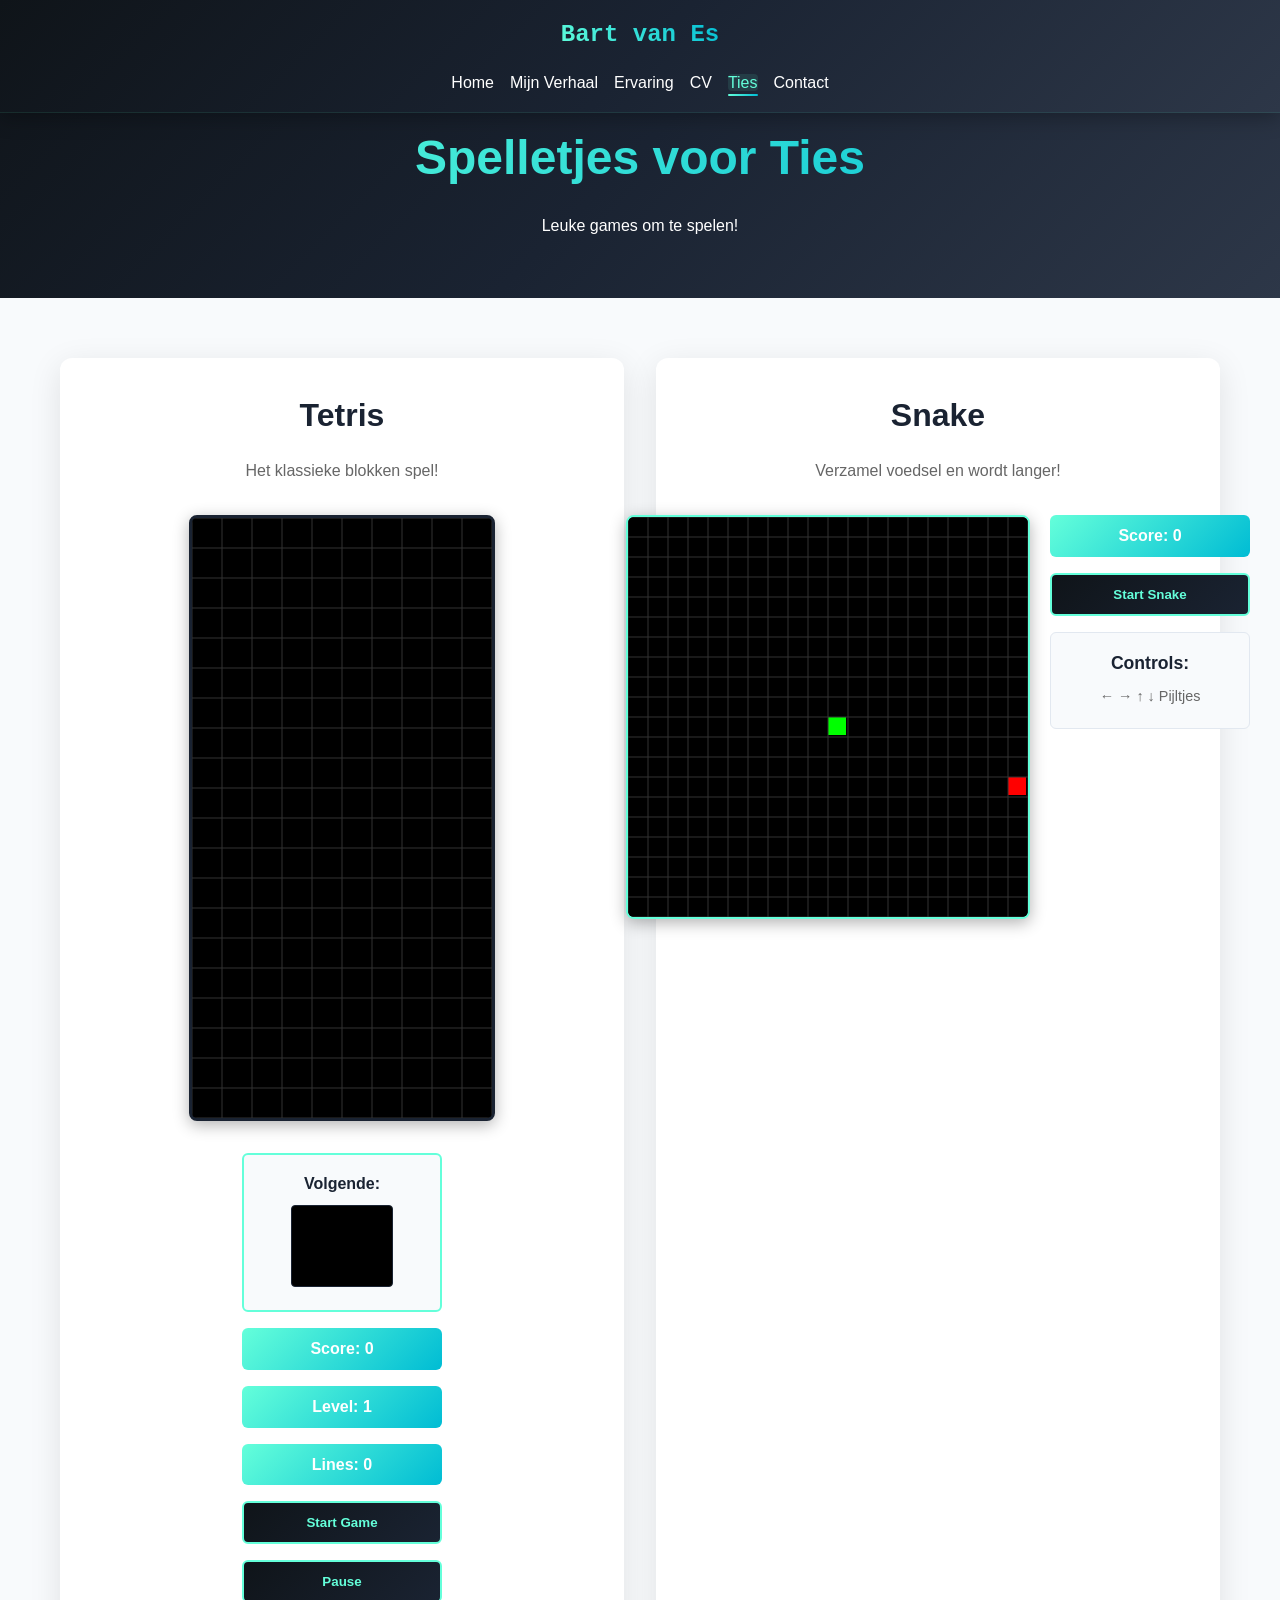
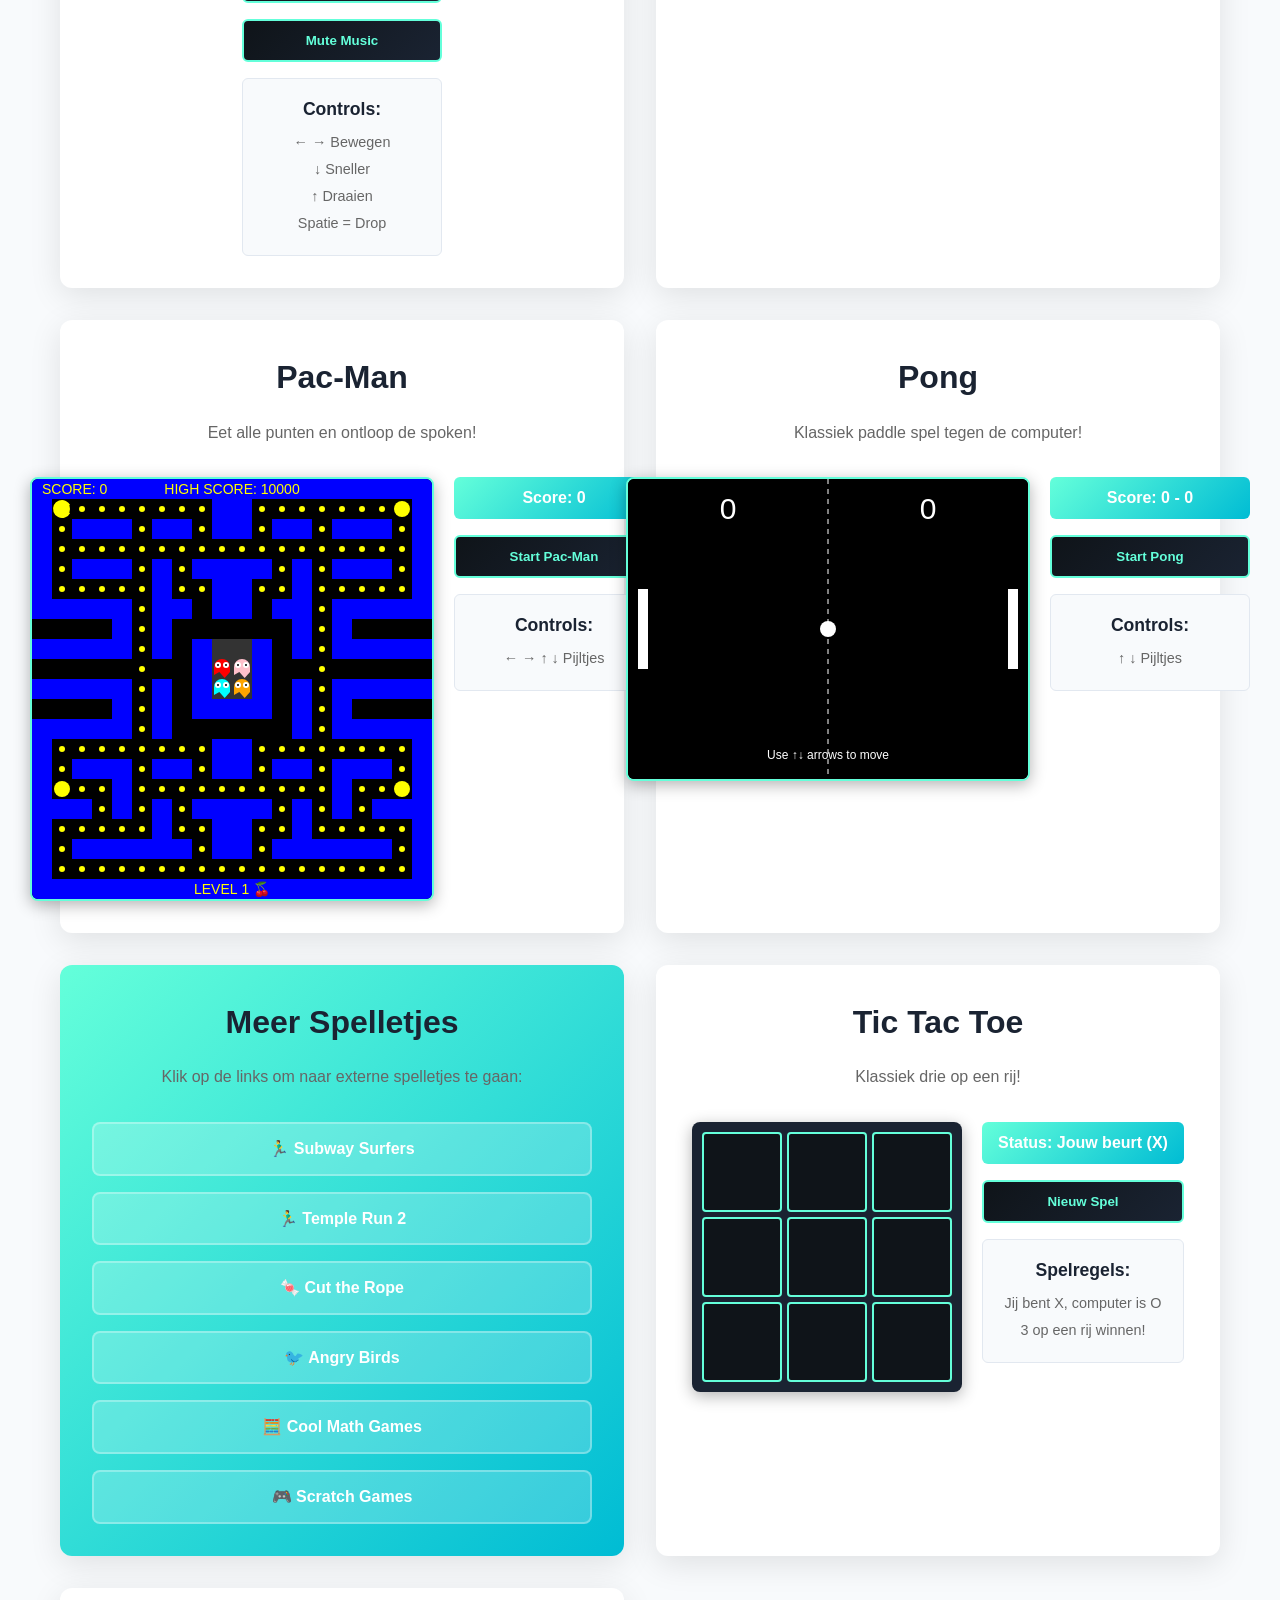
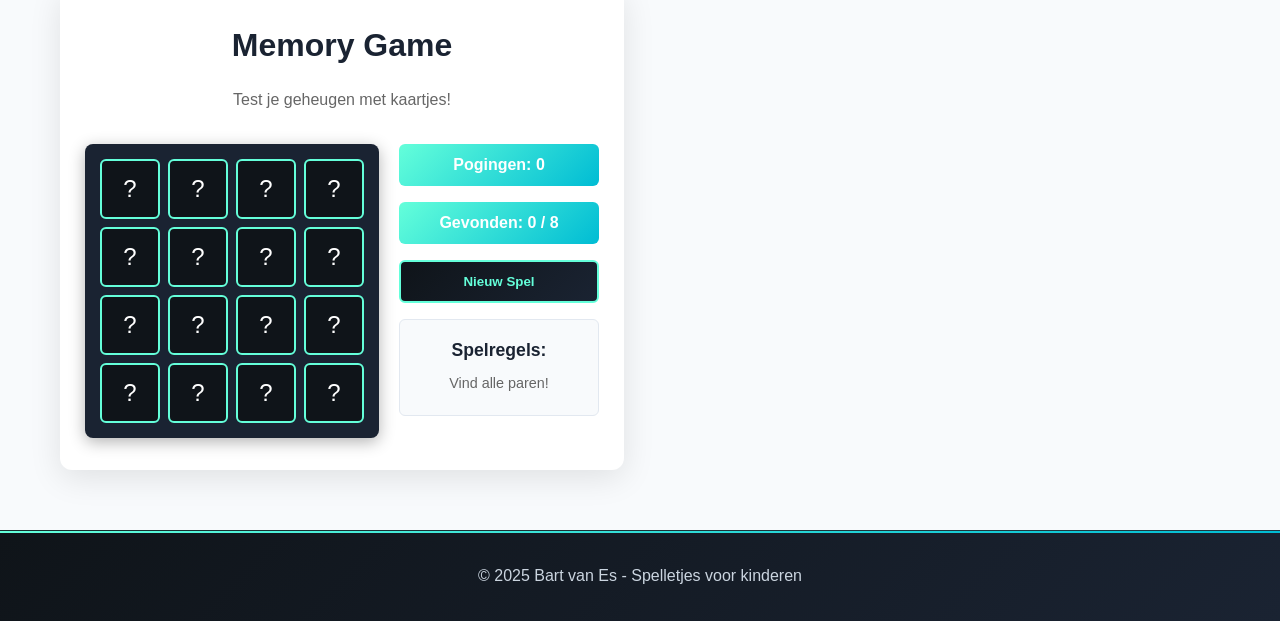
==== games.html @ b6203eb4 "Complete website transformation with authentic retro games collection - Added comprehensive games pa" ====
<!DOCTYPE html>
<html lang="nl">
<head>
    <meta charset="UTF-8">
    <meta name="viewport" content="width=device-width, initial-scale=1.0">
    <title>Games voor Kinderen - Bart van Es</title>
    <meta name="description" content="Leuke spelletjes voor kinderen - Tetris en meer games">
    <link rel="stylesheet" href="styles.css">
    <link rel="stylesheet" href="games.css">
</head>
<body>
    <header>
        <nav>
            <div class="nav-container">
                <h1 class="logo"><a href="index.html">Bart van Es</a></h1>
                <ul class="nav-menu">
                    <li><a href="index.html#home">Home</a></li>
                    <li><a href="index.html#about">Mijn Verhaal</a></li>
                    <li><a href="index.html#experience">Ervaring</a></li>
                    <li><a href="index.html#resume">CV</a></li>
                    <li><a href="games.html" class="active">Ties</a></li>
                    <li><a href="index.html#contact">Contact</a></li>
                </ul>
            </div>
        </nav>
    </header>

    <main>
        <section class="games-hero">
            <div class="container">
                <h1>Spelletjes voor Ties</h1>
                <p>Leuke games om te spelen!</p>
            </div>
        </section>

        <section class="games-section">
            <div class="container">
                <div class="games-grid">
                    <!-- Tetris Game -->
                    <div class="game-card">
                        <h2>Tetris</h2>
                        <p>Het klassieke blokken spel!</p>
                        <div class="tetris-container">
                            <canvas id="tetris" width="300" height="600"></canvas>
                            <div class="game-info">
                                <div class="next-piece-container">
                                    <h3>Volgende:</h3>
                                    <canvas id="nextPiece" width="100" height="80"></canvas>
                                </div>
                                <div class="score">Score: <span id="score">0</span></div>
                                <div class="level">Level: <span id="level">1</span></div>
                                <div class="lines">Lines: <span id="lines">0</span></div>
                                <button id="startBtn" class="game-btn">Start Game</button>
                                <button id="pauseBtn" class="game-btn">Pause</button>
                                <button id="muteBtn" class="game-btn">Mute Music</button>
                                <div class="controls">
                                    <h3>Controls:</h3>
                                    <p>← → Bewegen</p>
                                    <p>↓ Sneller</p>
                                    <p>↑ Draaien</p>
                                    <p>Spatie = Drop</p>
                                </div>
                            </div>
                        </div>
                    </div>

                    <!-- Snake Game -->
                    <div class="game-card">
                        <h2>Snake</h2>
                        <p>Verzamel voedsel en wordt langer!</p>
                        <div class="snake-container">
                            <canvas id="snakeCanvas" width="400" height="400"></canvas>
                            <div class="game-info">
                                <div class="score">Score: <span id="snakeScore">0</span></div>
                                <button id="snakeStartBtn" class="game-btn">Start Snake</button>
                                <div class="controls">
                                    <h3>Controls:</h3>
                                    <p>← → ↑ ↓ Pijltjes</p>
                                </div>
                            </div>
                        </div>
                    </div>

                    <!-- Pac-Man Game -->
                    <div class="game-card">
                        <h2>Pac-Man</h2>
                        <p>Eet alle punten en ontloop de spoken!</p>
                        <div class="pacman-container">
                            <canvas id="pacmanCanvas" width="400" height="400"></canvas>
                            <div class="game-info">
                                <div class="score">Score: <span id="pacmanScore">0</span></div>
                                <button id="pacmanStartBtn" class="game-btn">Start Pac-Man</button>
                                <div class="controls">
                                    <h3>Controls:</h3>
                                    <p>← → ↑ ↓ Pijltjes</p>
                                </div>
                            </div>
                        </div>
                    </div>

                    <!-- Pong Game -->
                    <div class="game-card">
                        <h2>Pong</h2>
                        <p>Klassiek paddle spel tegen de computer!</p>
                        <div class="pong-container">
                            <canvas id="pongCanvas" width="400" height="300"></canvas>
                            <div class="game-info">
                                <div class="score">Score: <span id="pongScore">0 - 0</span></div>
                                <button id="pongStartBtn" class="game-btn">Start Pong</button>
                                <div class="controls">
                                    <h3>Controls:</h3>
                                    <p>↑ ↓ Pijltjes</p>
                                </div>
                            </div>
                        </div>
                    </div>

                    <!-- Game Links Section -->
                    <div class="game-card link-card">
                        <h2>Meer Spelletjes</h2>
                        <p>Klik op de links om naar externe spelletjes te gaan:</p>
                        <div class="game-links">
                            <a href="https://poki.nl/g/subway-surfers" target="_blank" rel="noopener noreferrer" class="game-link">
                                🏃‍♂️ Subway Surfers
                            </a>
                            <a href="https://poki.nl/g/temple-run-2" target="_blank" rel="noopener noreferrer" class="game-link">
                                🏃‍♂️ Temple Run 2
                            </a>
                            <a href="https://poki.nl/g/cut-the-rope" target="_blank" rel="noopener noreferrer" class="game-link">
                                🍬 Cut the Rope
                            </a>
                            <a href="https://poki.nl/g/angry-birds-classic" target="_blank" rel="noopener noreferrer" class="game-link">
                                🐦 Angry Birds
                            </a>
                            <a href="https://www.coolmathgames.com/" target="_blank" rel="noopener noreferrer" class="game-link">
                                🧮 Cool Math Games
                            </a>
                            <a href="https://scratch.mit.edu/explore/projects/games/" target="_blank" rel="noopener noreferrer" class="game-link">
                                🎮 Scratch Games
                            </a>
                        </div>
                    </div>

                    <!-- Simple Browser Games -->
                    <div class="game-card">
                        <h2>Tic Tac Toe</h2>
                        <p>Klassiek drie op een rij!</p>
                        <div class="tictactoe-container">
                            <div id="tictactoe-board" class="tictactoe-board">
                                <div class="cell" data-index="0"></div>
                                <div class="cell" data-index="1"></div>
                                <div class="cell" data-index="2"></div>
                                <div class="cell" data-index="3"></div>
                                <div class="cell" data-index="4"></div>
                                <div class="cell" data-index="5"></div>
                                <div class="cell" data-index="6"></div>
                                <div class="cell" data-index="7"></div>
                                <div class="cell" data-index="8"></div>
                            </div>
                            <div class="game-info">
                                <div class="score">Status: <span id="tictactoe-current">Jouw beurt (X)</span></div>
                                <button id="tictactoeStartBtn" class="game-btn">Nieuw Spel</button>
                                <div class="controls">
                                    <h3>Spelregels:</h3>
                                    <p>Jij bent X, computer is O</p>
                                    <p>3 op een rij winnen!</p>
                                </div>
                            </div>
                        </div>
                    </div>

                    <!-- Memory Game -->
                    <div class="game-card">
                        <h2>Memory Game</h2>
                        <p>Test je geheugen met kaartjes!</p>
                        <div class="memory-container">
                            <div id="memory-board" class="memory-board">
                                <!-- Cards will be generated by JavaScript -->
                            </div>
                            <div class="game-info">
                                <div class="score">Pogingen: <span id="memory-attempts">0</span></div>
                                <div class="score">Gevonden: <span id="memory-found">0 / 8</span></div>
                                <button id="memoryStartBtn" class="game-btn">Nieuw Spel</button>
                                <div class="controls">
                                    <h3>Spelregels:</h3>
                                    <p>Vind alle paren!</p>
                                </div>
                            </div>
                        </div>
                    </div>
                </div>
            </div>
        </section>
    </main>

    <footer>
        <div class="container">
            <p>&copy; 2025 Bart van Es - Spelletjes voor kinderen</p>
        </div>
    </footer>

    <script src="tetris.js"></script>
    <script src="snake.js"></script>
    <script src="pacman.js"></script>
    <script src="pong.js"></script>
    <script>
        // Initialize all games when DOM is loaded
        document.addEventListener('DOMContentLoaded', () => {
            // Tic Tac Toe Game - Complete working version
            class TicTacToeGame {
                constructor() {
                    this.gameBoard = ['', '', '', '', '', '', '', '', ''];
                    this.gameActive = true;
                    this.isPlayerTurn = true;
                    this.cells = document.querySelectorAll('.cell');
                    this.currentPlayerElement = document.getElementById('tictactoe-current');
                    this.restartBtn = document.getElementById('tictactoeStartBtn');
                    
                    this.init();
                }
                
                init() {
                    // Don't add event listeners here since they're added outside the class
                    this.currentPlayerElement.textContent = 'Jouw beurt (X)';
                }
                
                checkWinner(board = this.gameBoard) {
                    const winPatterns = [
                        [0, 1, 2], [3, 4, 5], [6, 7, 8], // rows
                        [0, 3, 6], [1, 4, 7], [2, 5, 8], // columns
                        [0, 4, 8], [2, 4, 6] // diagonals
                    ];

                    for (let pattern of winPatterns) {
                        const [a, b, c] = pattern;
                        if (board[a] && board[a] === board[b] && board[a] === board[c]) {
                            return board[a];
                        }
                    }

                    if (!board.includes('')) {
                        return 'tie';
                    }

                    return null;
                }
                
                minimax(board, depth, isMaximizing) {
                    const scores = { 'X': -1, 'O': 1, 'tie': 0 };
                    
                    const winner = this.checkWinner(board);
                    if (winner !== null) {
                        return scores[winner];
                    }

                    if (isMaximizing) {
                        let bestScore = -Infinity;
                        for (let i = 0; i < 9; i++) {
                            if (board[i] === '') {
                                board[i] = 'O';
                                let score = this.minimax(board, depth + 1, false);
                                board[i] = '';
                                bestScore = Math.max(score, bestScore);
                            }
                        }
                        return bestScore;
                    } else {
                        let bestScore = Infinity;
                        for (let i = 0; i < 9; i++) {
                            if (board[i] === '') {
                                board[i] = 'X';
                                let score = this.minimax(board, depth + 1, true);
                                board[i] = '';
                                bestScore = Math.min(score, bestScore);
                            }
                        }
                        return bestScore;
                    }
                }
                
                computerMove() {
                    if (!this.gameActive || this.isPlayerTurn) return;
                    
                    this.currentPlayerElement.textContent = 'Computer denkt...';
                    
                    setTimeout(() => {
                        let bestScore = -Infinity;
                        let bestMove = 0;
                        
                        // Create a copy of the board for minimax
                        let boardCopy = [...this.gameBoard];
                        
                        for (let i = 0; i < 9; i++) {
                            if (this.gameBoard[i] === '') {
                                boardCopy[i] = 'O';
                                let score = this.minimax(boardCopy, 0, false);
                                boardCopy[i] = '';
                                if (score > bestScore) {
                                    bestScore = score;
                                    bestMove = i;
                                }
                            }
                        }
                        
                        this.gameBoard[bestMove] = 'O';
                        this.cells[bestMove].textContent = 'O';
                        this.cells[bestMove].style.color = '#ff6b6b';
                        
                        const winner = this.checkWinner();
                        if (winner) {
                            this.endGame(winner);
                            return;
                        }
                        
                        this.isPlayerTurn = true;
                        this.currentPlayerElement.textContent = 'Jouw beurt (X)';
                    }, 500);
                }
                
                handleCellClick(e) {
                    const index = e.target.dataset.index;
                    
                    if (this.gameBoard[index] !== '' || !this.gameActive || !this.isPlayerTurn) return;

                    this.gameBoard[index] = 'X';
                    e.target.textContent = 'X';
                    e.target.style.color = '#64ffda';

                    const winner = this.checkWinner();
                    if (winner) {
                        this.endGame(winner);
                        return;
                    }

                    this.isPlayerTurn = false;
                    this.computerMove();
                }
                
                endGame(winner) {
                    this.gameActive = false;
                    if (winner === 'tie') {
                        alert('Gelijkspel!');
                        this.currentPlayerElement.textContent = 'Gelijkspel!';
                    } else if (winner === 'X') {
                        alert('Je hebt gewonnen! 🎉');
                        this.currentPlayerElement.textContent = 'Jij wint!';
                    } else {
                        alert('Computer wint! 🤖');
                        this.currentPlayerElement.textContent = 'Computer wint!';
                    }
                }
                
                resetGame() {
                    this.gameBoard = ['', '', '', '', '', '', '', '', ''];
                    this.gameActive = true;
                    this.isPlayerTurn = true;
                    this.currentPlayerElement.textContent = 'Jouw beurt (X)';
                    this.cells.forEach(cell => {
                        cell.textContent = '';
                        cell.style.color = '#fff';
                    });
                }
            }
            
            // Initialize Tic Tac Toe game
            let ticTacToeGame;

            cells.forEach(cell => cell.addEventListener('click', (e) => {
                if (ticTacToeGame) {
                    ticTacToeGame.handleCellClick(e);
                }
            }));
            restartBtn.addEventListener('click', () => {
                if (ticTacToeGame) {
                    ticTacToeGame.resetGame();
                }
            });

            // Initialize Tic Tac Toe game
            if (document.getElementById('tictactoe-current')) {
                ticTacToeGame = new TicTacToeGame();
            }

            // Memory Game
            const memoryCards = ['🐶', '🐱', '🐰', '🐸', '🦊', '🐧', '🐨', '🐯'];
            let memoryBoard = [];
            let flippedCards = [];
            let attempts = 0;
            let foundPairs = 0;

            function shuffleArray(array) {
                const shuffled = [...array];
                for (let i = shuffled.length - 1; i > 0; i--) {
                    const j = Math.floor(Math.random() * (i + 1));
                    [shuffled[i], shuffled[j]] = [shuffled[j], shuffled[i]];
                }
                return shuffled;
            }

            function createMemoryBoard() {
                const cardPairs = [...memoryCards, ...memoryCards];
                memoryBoard = shuffleArray(cardPairs);
                
                const boardElement = document.getElementById('memory-board');
                boardElement.innerHTML = '';
                
                memoryBoard.forEach((card, index) => {
                    const cardElement = document.createElement('div');
                    cardElement.className = 'memory-card';
                    cardElement.dataset.index = index;
                    cardElement.dataset.card = card;
                    cardElement.textContent = '?';
                    cardElement.addEventListener('click', handleMemoryCardClick);
                    boardElement.appendChild(cardElement);
                });
            }

            function handleMemoryCardClick(e) {
                const card = e.target;
                const index = card.dataset.index;
                
                if (flippedCards.length >= 2 || card.classList.contains('flipped')) return;
                
                card.textContent = card.dataset.card;
                card.classList.add('flipped');
                flippedCards.push(card);
                
                if (flippedCards.length === 2) {
                    attempts++;
                    document.getElementById('memory-attempts').textContent = attempts;
                    
                    setTimeout(() => {
                        if (flippedCards[0].dataset.card === flippedCards[1].dataset.card) {
                            flippedCards.forEach(c => c.classList.add('matched'));
                            foundPairs++;
                            document.getElementById('memory-found').textContent = `${foundPairs} / 8`;
                            
                            if (foundPairs === 8) {
                                setTimeout(() => alert(`Gefeliciteerd! Je hebt alle paren gevonden in ${attempts} pogingen!`), 100);
                            }
                        } else {
                            flippedCards.forEach(c => {
                                c.textContent = '?';
                                c.classList.remove('flipped');
                            });
                        }
                        flippedCards = [];
                    }, 1000);
                }
            }

            function resetMemoryGame() {
                attempts = 0;
                foundPairs = 0;
                flippedCards = [];
                document.getElementById('memory-attempts').textContent = '0';
                document.getElementById('memory-found').textContent = '0 / 8';
                createMemoryBoard();
            }

            document.getElementById('memoryStartBtn').addEventListener('click', resetMemoryGame);
            
        });
    </script>
    <script>
        // Fixed script for all games
        document.addEventListener('DOMContentLoaded', () => {
            // Tic Tac Toe Game
            if (document.getElementById('tictactoe-current')) {
                class TicTacToeGame {
                    constructor() {
                        this.gameBoard = ['', '', '', '', '', '', '', '', ''];
                        this.gameActive = true;
                        this.isPlayerTurn = true;
                        this.cells = document.querySelectorAll('.cell');
                        this.currentPlayerElement = document.getElementById('tictactoe-current');
                        this.restartBtn = document.getElementById('tictactoeStartBtn');
                        
                        this.init();
                    }
                    
                    init() {
                        this.cells.forEach(cell => cell.addEventListener('click', (e) => this.handleCellClick(e)));
                        this.restartBtn.addEventListener('click', () => this.resetGame());
                        this.currentPlayerElement.textContent = 'Jouw beurt (X)';
                    }
                    
                    checkWinner(board = this.gameBoard) {
                        const winPatterns = [
                            [0, 1, 2], [3, 4, 5], [6, 7, 8], // rows
                            [0, 3, 6], [1, 4, 7], [2, 5, 8], // columns
                            [0, 4, 8], [2, 4, 6] // diagonals
                        ];

                        for (let pattern of winPatterns) {
                            const [a, b, c] = pattern;
                            if (board[a] && board[a] === board[b] && board[a] === board[c]) {
                                return board[a];
                            }
                        }

                        if (!board.includes('')) {
                            return 'tie';
                        }

                        return null;
                    }
                    
                    minimax(board, depth, isMaximizing) {
                        const scores = { 'X': -1, 'O': 1, 'tie': 0 };
                        
                        const winner = this.checkWinner(board);
                        if (winner !== null) {
                            return scores[winner];
                        }

                        if (isMaximizing) {
                            let bestScore = -Infinity;
                            for (let i = 0; i < 9; i++) {
                                if (board[i] === '') {
                                    board[i] = 'O';
                                    let score = this.minimax(board, depth + 1, false);
                                    board[i] = '';
                                    bestScore = Math.max(score, bestScore);
                                }
                            }
                            return bestScore;
                        } else {
                            let bestScore = Infinity;
                            for (let i = 0; i < 9; i++) {
                                if (board[i] === '') {
                                    board[i] = 'X';
                                    let score = this.minimax(board, depth + 1, true);
                                    board[i] = '';
                                    bestScore = Math.min(score, bestScore);
                                }
                            }
                            return bestScore;
                        }
                    }
                    
                    computerMove() {
                        if (!this.gameActive || this.isPlayerTurn) return;
                        
                        this.currentPlayerElement.textContent = 'Computer denkt...';
                        
                        setTimeout(() => {
                            let bestScore = -Infinity;
                            let bestMove = 0;
                            
                            for (let i = 0; i < 9; i++) {
                                if (this.gameBoard[i] === '') {
                                    const boardCopy = [...this.gameBoard];
                                    boardCopy[i] = 'O';
                                    let score = this.minimax(boardCopy, 0, false);
                                    if (score > bestScore) {
                                        bestScore = score;
                                        bestMove = i;
                                    }
                                }
                            }
                            
                            this.gameBoard[bestMove] = 'O';
                            this.cells[bestMove].textContent = 'O';
                            this.cells[bestMove].style.color = '#ff6b6b';
                            
                            const winner = this.checkWinner();
                            if (winner) {
                                this.endGame(winner);
                                return;
                            }
                            
                            this.isPlayerTurn = true;
                            this.currentPlayerElement.textContent = 'Jouw beurt (X)';
                        }, 500);
                    }
                    
                    handleCellClick(e) {
                        const index = e.target.dataset.index;
                        
                        if (this.gameBoard[index] !== '' || !this.gameActive || !this.isPlayerTurn) return;

                        this.gameBoard[index] = 'X';
                        e.target.textContent = 'X';
                        e.target.style.color = '#64ffda';

                        const winner = this.checkWinner();
                        if (winner) {
                            this.endGame(winner);
                            return;
                        }

                        this.isPlayerTurn = false;
                        this.computerMove();
                    }
                    
                    endGame(winner) {
                        this.gameActive = false;
                        if (winner === 'tie') {
                            alert('Gelijkspel!');
                            this.currentPlayerElement.textContent = 'Gelijkspel!';
                        } else if (winner === 'X') {
                            alert('Je hebt gewonnen! 🎉');
                            this.currentPlayerElement.textContent = 'Jij wint!';
                        } else {
                            alert('Computer wint! 🤖');
                            this.currentPlayerElement.textContent = 'Computer wint!';
                        }
                    }
                    
                    resetGame() {
                        this.gameBoard = ['', '', '', '', '', '', '', '', ''];
                        this.gameActive = true;
                        this.isPlayerTurn = true;
                        this.currentPlayerElement.textContent = 'Jouw beurt (X)';
                        this.cells.forEach(cell => {
                            cell.textContent = '';
                            cell.style.color = '#fff';
                        });
                    }
                }
                
                new TicTacToeGame();
            }

            // Memory Game
            if (document.getElementById('memory-board')) {
                const memoryCards = ['🐶', '🐱', '🐰', '🐸', '🦊', '🐧', '🐨', '🐯'];
                let memoryBoard = [];
                let flippedCards = [];
                let attempts = 0;
                let foundPairs = 0;

                function shuffleArray(array) {
                    const shuffled = [...array];
                    for (let i = shuffled.length - 1; i > 0; i--) {
                        const j = Math.floor(Math.random() * (i + 1));
                        [shuffled[i], shuffled[j]] = [shuffled[j], shuffled[i]];
                    }
                    return shuffled;
                }

                function createMemoryBoard() {
                    const cardPairs = [...memoryCards, ...memoryCards];
                    memoryBoard = shuffleArray(cardPairs);
                    
                    const boardElement = document.getElementById('memory-board');
                    boardElement.innerHTML = '';
                    
                    memoryBoard.forEach((card, index) => {
                        const cardElement = document.createElement('div');
                        cardElement.className = 'memory-card';
                        cardElement.dataset.index = index;
                        cardElement.dataset.card = card;
                        cardElement.textContent = '?';
                        cardElement.addEventListener('click', handleMemoryCardClick);
                        boardElement.appendChild(cardElement);
                    });
                }

                function handleMemoryCardClick(e) {
                    const card = e.target;
                    
                    if (flippedCards.length >= 2 || card.classList.contains('flipped') || card.classList.contains('matched')) return;
                    
                    card.textContent = card.dataset.card;
                    card.classList.add('flipped');
                    flippedCards.push(card);
                    
                    if (flippedCards.length === 2) {
                        attempts++;
                        document.getElementById('memory-attempts').textContent = attempts;
                        
                        setTimeout(() => {
                            if (flippedCards[0].dataset.card === flippedCards[1].dataset.card) {
                                flippedCards.forEach(c => c.classList.add('matched'));
                                foundPairs++;
                                document.getElementById('memory-found').textContent = `${foundPairs} / 8`;
                                
                                if (foundPairs === 8) {
                                    setTimeout(() => alert(`Gefeliciteerd! Je hebt alle paren gevonden in ${attempts} pogingen!`), 100);
                                }
                            } else {
                                flippedCards.forEach(c => {
                                    c.textContent = '?';
                                    c.classList.remove('flipped');
                                });
                            }
                            flippedCards = [];
                        }, 1000);
                    }
                }

                function resetMemoryGame() {
                    attempts = 0;
                    foundPairs = 0;
                    flippedCards = [];
                    document.getElementById('memory-attempts').textContent = '0';
                    document.getElementById('memory-found').textContent = '0 / 8';
                    createMemoryBoard();
                }

                document.getElementById('memoryStartBtn').addEventListener('click', resetMemoryGame);
                
                // Initialize memory game
                createMemoryBoard();
            }
        });
    </script>
</body>
</html>
---- styles.css ----
/* Reset and base styles */
* {
    margin: 0;
    padding: 0;
    box-sizing: border-box;
}

body {
    font-family: 'Inter', 'SF Pro Display', -apple-system, BlinkMacSystemFont, sans-serif;
    line-height: 1.6;
    color: #e2e8f0;
    scroll-behavior: smooth;
    background-color: #0f1419;
}

.container {
    max-width: 1200px;
    margin: 0 auto;
    padding: 0 20px;
}

/* Header and Navigation */
header {
    background: linear-gradient(135deg, #0f1419 0%, #1a2332 50%, #2d3748 100%);
    color: white;
    padding: 1rem 0;
    position: fixed;
    width: 100%;
    top: 0;
    z-index: 1000;
    box-shadow: 0 4px 20px rgba(0,0,0,0.3);
    backdrop-filter: blur(10px);
    border-bottom: 1px solid rgba(100, 255, 218, 0.1);
}

.nav-container {
    max-width: 1200px;
    margin: 0 auto;
    padding: 0 20px;
    display: flex;
    justify-content: space-between;
    align-items: center;
}

.logo {
    font-size: 1.5rem;
    font-weight: bold;
    background: linear-gradient(45deg, #64ffda, #00bcd4);
    -webkit-background-clip: text;
    -webkit-text-fill-color: transparent;
    background-clip: text;
    font-family: 'Monaco', 'Menlo', monospace;
}

.nav-menu {
    display: flex;
    list-style: none;
    gap: 2rem;
}

.nav-menu a {
    color: white;
    text-decoration: none;
    transition: color 0.3s ease;
    position: relative;
}

.nav-menu a:hover, .nav-menu a.active {
    color: #64ffda;
}

.nav-menu a.active::after {
    content: '';
    position: absolute;
    bottom: -5px;
    left: 0;
    width: 100%;
    height: 2px;
    background: linear-gradient(90deg, #64ffda, #00bcd4);
    border-radius: 1px;
}

/* Hero Section */
.hero {
    background: linear-gradient(135deg, #0f1419 0%, #1a2332 30%, #2d3748 70%, #1a202c 100%);
    color: white;
    text-align: center;
    padding: 150px 0 100px;
    margin-top: 60px;
    position: relative;
    overflow: hidden;
}

.hero::before {
    content: '';
    position: absolute;
    top: 0;
    left: 0;
    right: 0;
    bottom: 0;
    background: 
        radial-gradient(circle at 20% 50%, rgba(100, 255, 218, 0.1) 0%, transparent 50%),
        radial-gradient(circle at 80% 20%, rgba(0, 188, 212, 0.1) 0%, transparent 50%),
        radial-gradient(circle at 40% 80%, rgba(100, 255, 218, 0.05) 0%, transparent 50%);
    animation: dataFlow 20s ease-in-out infinite;
}

@keyframes dataFlow {
    0%, 100% { opacity: 0.3; transform: translateX(0); }
    50% { opacity: 0.6; transform: translateX(10px); }
}

.hero::after {
    content: '';
    position: absolute;
    top: 0;
    left: 0;
    right: 0;
    bottom: 0;
    background-image: 
        linear-gradient(90deg, transparent 0%, rgba(100, 255, 218, 0.03) 50%, transparent 100%),
        linear-gradient(0deg, transparent 0%, rgba(0, 188, 212, 0.03) 50%, transparent 100%);
    background-size: 100px 100px, 200px 200px;
    animation: gridMove 15s linear infinite;
}

@keyframes gridMove {
    0% { transform: translate(0, 0); }
    100% { transform: translate(50px, 50px); }
}

.hero-content h2 {
    font-size: 3rem;
    margin-bottom: 1rem;
    animation: fadeInUp 1s ease-out;
    font-family: 'SF Mono', 'Monaco', 'Inconsolata', monospace;
    background: linear-gradient(45deg, #64ffda, #ffffff, #00bcd4);
    -webkit-background-clip: text;
    -webkit-text-fill-color: transparent;
    background-clip: text;
    position: relative;
    z-index: 2;
}

.hero-content p {
    font-size: 1.2rem;
    margin-bottom: 2rem;
    animation: fadeInUp 1s ease-out 0.2s both;
    color: rgba(255, 255, 255, 0.9);
    position: relative;
    z-index: 2;
}

.hero-buttons {
    display: flex;
    gap: 1rem;
    justify-content: center;
    align-items: center;
    flex-wrap: wrap;
    animation: fadeInUp 1s ease-out 0.4s both;
    position: relative;
    z-index: 2;
}

.cta-button {
    background: linear-gradient(135deg, #64ffda, #00bcd4);
    color: #0f1419;
    padding: 15px 30px;
    border: none;
    border-radius: 8px;
    font-size: 1.1rem;
    font-weight: bold;
    cursor: pointer;
    transition: all 0.3s ease;
    text-decoration: none;
    display: inline-block;
    font-family: 'SF Mono', 'Monaco', monospace;
    box-shadow: 0 4px 15px rgba(100, 255, 218, 0.3);
}

.cta-button:hover {
    background: linear-gradient(135deg, #4fd1c7, #00acc1);
    transform: translateY(-3px);
    box-shadow: 0 8px 25px rgba(100, 255, 218, 0.4);
}

.linkedin-button {
    background: linear-gradient(135deg, #0077b5, #005885);
    color: white;
    padding: 15px 30px;
    border: 2px solid transparent;
    border-radius: 8px;
    font-size: 1.1rem;
    cursor: pointer;
    transition: all 0.3s ease;
    text-decoration: none;
    display: inline-flex;
    align-items: center;
    gap: 8px;
    font-family: 'SF Mono', 'Monaco', monospace;
    box-shadow: 0 4px 15px rgba(0, 119, 181, 0.3);
}

.linkedin-button:hover {
    background: linear-gradient(135deg, #0099cc, #007bb5);
    transform: translateY(-3px);
    box-shadow: 0 8px 25px rgba(0, 119, 181, 0.4);
    border-color: rgba(100, 255, 218, 0.3);
}

.linkedin-button svg {
    width: 20px;
    height: 20px;
}

.ilionx-button {
    background: transparent;
    color: white;
    padding: 15px 30px;
    border: 2px solid #64ffda;
    border-radius: 8px;
    font-size: 1.1rem;
    cursor: pointer;
    transition: all 0.3s ease;
    text-decoration: none;
    display: inline-flex;
    align-items: center;
    gap: 8px;
    font-family: 'SF Mono', 'Monaco', monospace;
    position: relative;
    overflow: hidden;
}

.ilionx-button::before {
    content: '';
    position: absolute;
    top: 0;
    left: -100%;
    width: 100%;
    height: 100%;
    background: linear-gradient(90deg, transparent, rgba(100, 255, 218, 0.2), transparent);
    transition: left 0.5s;
}

.ilionx-button:hover::before {
    left: 100%;
}

.ilionx-button:hover {
    background: rgba(100, 255, 218, 0.1);
    transform: translateY(-3px);
    box-shadow: 0 8px 25px rgba(100, 255, 218, 0.3);
}

/* Sections */
.section {
    padding: 80px 0;
    background-color: #0f1419;
}

.section:nth-child(even) {
    background: linear-gradient(135deg, #1a2332 0%, #0f1419 100%);
    position: relative;
}

.section:nth-child(even)::before {
    content: '';
    position: absolute;
    top: 0;
    left: 0;
    right: 0;
    bottom: 0;
    background: 
        radial-gradient(circle at 10% 20%, rgba(100, 255, 218, 0.05) 0%, transparent 50%),
        radial-gradient(circle at 90% 80%, rgba(0, 188, 212, 0.05) 0%, transparent 50%);
    pointer-events: none;
}

.section h2 {
    text-align: center;
    margin-bottom: 3rem;
    font-size: 2.5rem;
    background: linear-gradient(45deg, #64ffda, #ffffff);
    -webkit-background-clip: text;
    -webkit-text-fill-color: transparent;
    background-clip: text;
    font-family: 'SF Mono', 'Monaco', monospace;
    position: relative;
}

.section h2::after {
    content: '';
    position: absolute;
    bottom: -10px;
    left: 50%;
    transform: translateX(-50%);
    width: 60px;
    height: 3px;
    background: linear-gradient(90deg, #64ffda, #00bcd4);
    border-radius: 2px;
}

/* Story Content */
.story-content {
    max-width: 800px;
    margin: 0 auto;
    line-height: 1.8;
}

.story-content p {
    margin-bottom: 1.5rem;
    font-size: 1.1rem;
    text-align: justify;
    color: #cbd5e0;
}

.profile-section {
    display: flex;
    align-items: flex-start;
    gap: 2rem;
    margin-bottom: 2rem;
}

.profile-photo {
    width: 200px;
    height: 200px;
    border-radius: 50%;
    object-fit: cover;
    box-shadow: 0 4px 15px rgba(0,0,0,0.1);
    flex-shrink: 0;
}

.profile-text {
    flex: 1;
}

.profile-text p {
    margin-bottom: 0;
}

/* Experience Grid */
.experience-grid {
    display: grid;
    grid-template-columns: repeat(auto-fit, minmax(350px, 1fr));
    gap: 2rem;
    margin-top: 2rem;
}

.experience-card {
    background: linear-gradient(135deg, #1a2332 0%, #2d3748 100%);
    padding: 2rem;
    border-radius: 15px;
    box-shadow: 0 8px 32px rgba(0,0,0,0.3);
    transition: all 0.3s ease;
    border: 1px solid rgba(100, 255, 218, 0.1);
    position: relative;
    overflow: hidden;
}

.experience-card::before {
    content: '';
    position: absolute;
    top: 0;
    left: 0;
    width: 100%;
    height: 2px;
    background: linear-gradient(90deg, #64ffda, #00bcd4);
}

.experience-card:hover {
    transform: translateY(-8px);
    box-shadow: 0 20px 40px rgba(100, 255, 218, 0.1);
    border-color: rgba(100, 255, 218, 0.3);
}

.experience-card h3 {
    color: #64ffda;
    margin-bottom: 0.5rem;
    font-size: 1.5rem;
    font-family: 'SF Mono', 'Monaco', monospace;
}

.experience-card h4 {
    color: #00bcd4;
    margin-bottom: 1rem;
    font-size: 1.2rem;
    font-weight: normal;
}

.experience-card p {
    line-height: 1.6;
    color: #cbd5e0;
}

/* Services Grid */
.services-grid {
    display: grid;
    grid-template-columns: repeat(auto-fit, minmax(300px, 1fr));
    gap: 2rem;
    margin-top: 2rem;
}

.service-card {
    background: white;
    padding: 2rem;
    border-radius: 10px;
    box-shadow: 0 5px 15px rgba(0,0,0,0.1);
    text-align: center;
    transition: transform 0.3s ease, box-shadow 0.3s ease;
}

.service-card:hover {
    transform: translateY(-5px);
    box-shadow: 0 10px 25px rgba(0,0,0,0.15);
}

.service-card h3 {
    color: #2c3e50;
    margin-bottom: 1rem;
    font-size: 1.5rem;
}

/* Contact Section */
.contact-info {
    text-align: center;
    margin-top: 2rem;
}

.contact-info p {
    margin-bottom: 0.5rem;
    font-size: 1.1rem;
}

.contact-info a {
    color: #0077b5;
    text-decoration: none;
    transition: color 0.3s ease;
}

.contact-info a:hover {
    color: #005885;
    text-decoration: underline;
}

/* Resume Section */
.resume-section {
    background: linear-gradient(135deg, #0f1419 0%, #1a2332 100%);
    position: relative;
}

.resume-section::before {
    content: '';
    position: absolute;
    top: 0;
    left: 0;
    right: 0;
    bottom: 0;
    background: 
        radial-gradient(circle at 25% 25%, rgba(100, 255, 218, 0.03) 0%, transparent 50%),
        radial-gradient(circle at 75% 75%, rgba(0, 188, 212, 0.03) 0%, transparent 50%);
    pointer-events: none;
}

.resume-content {
    max-width: 900px;
    margin: 0 auto;
}

.resume-header {
    display: flex;
    justify-content: space-between;
    align-items: flex-start;
    margin-bottom: 3rem;
    padding: 2rem;
    background: linear-gradient(135deg, #1a2332 0%, #2d3748 50%, #1e2a3a 100%);
    border-radius: 20px;
    color: white;
    box-shadow: 0 15px 35px rgba(0,0,0,0.3);
    border: 1px solid rgba(100, 255, 218, 0.2);
    position: relative;
    overflow: hidden;
}

.resume-header::before {
    content: '';
    position: absolute;
    top: 0;
    left: 0;
    width: 100%;
    height: 3px;
    background: linear-gradient(90deg, #64ffda, #00bcd4, #64ffda);
    background-size: 200% 100%;
    animation: shimmer 3s ease-in-out infinite;
}

@keyframes shimmer {
    0%, 100% { background-position: 200% 0; }
    50% { background-position: -200% 0; }
}

.personal-info h3 {
    font-size: 2.5rem;
    margin-bottom: 0.5rem;
    background: linear-gradient(45deg, #64ffda, #ffffff);
    -webkit-background-clip: text;
    -webkit-text-fill-color: transparent;
    background-clip: text;
    font-family: 'SF Mono', 'Monaco', monospace;
}

.personal-info .title {
    font-size: 1.3rem;
    margin-bottom: 1rem;
    color: #64ffda;
    font-family: 'SF Mono', 'Monaco', monospace;
}

.contact-details p {
    margin-bottom: 0.5rem;
    font-size: 1rem;
}

.contact-details a {
    color: white;
    text-decoration: none;
    transition: opacity 0.3s ease;
}

.contact-details a:hover {
    opacity: 0.8;
    text-decoration: underline;
}

.resume-photo {
    flex-shrink: 0;
}

.profile-image {
    width: 150px;
    height: 150px;
    border-radius: 50%;
    object-fit: cover;
    border: 4px solid rgba(255,255,255,0.2);
    box-shadow: 0 5px 20px rgba(0,0,0,0.2);
}

.resume-section-block {
    margin-bottom: 3rem;
    background: linear-gradient(135deg, #1a2332 0%, #2d3748 100%);
    padding: 2rem;
    border-radius: 15px;
    box-shadow: 0 8px 32px rgba(0,0,0,0.2);
    border-left: 4px solid #64ffda;
    position: relative;
    overflow: hidden;
}

.resume-section-block::before {
    content: '';
    position: absolute;
    top: 0;
    right: 0;
    width: 100px;
    height: 100px;
    background: radial-gradient(circle, rgba(100, 255, 218, 0.05) 0%, transparent 70%);
    border-radius: 50%;
}

.resume-section-block h3 {
    font-size: 1.8rem;
    background: linear-gradient(45deg, #64ffda, #00bcd4);
    -webkit-background-clip: text;
    -webkit-text-fill-color: transparent;
    background-clip: text;
    margin-bottom: 1.5rem;
    position: relative;
    font-family: 'SF Mono', 'Monaco', monospace;
}

.resume-section-block h3::after {
    content: '';
    position: absolute;
    bottom: -8px;
    left: 0;
    width: 60px;
    height: 3px;
    background: linear-gradient(90deg, #64ffda, #00bcd4);
    border-radius: 2px;
}

.experience-item {
    margin-bottom: 2rem;
    padding-bottom: 2rem;
    border-bottom: 1px solid rgba(100, 255, 218, 0.1);
    position: relative;
}

.experience-item::before {
    content: '';
    position: absolute;
    left: -2rem;
    top: 0;
    width: 3px;
    height: 100%;
    background: linear-gradient(180deg, #64ffda, #00bcd4);
    border-radius: 2px;
}

.experience-item:last-child {
    border-bottom: none;
    margin-bottom: 0;
    padding-bottom: 0;
}

.experience-header {
    display: flex;
    justify-content: space-between;
    align-items: center;
    margin-bottom: 0.5rem;
    flex-wrap: wrap;
    gap: 1rem;
}

.experience-header h4 {
    font-size: 1.3rem;
    color: #64ffda;
    margin: 0;
    font-family: 'SF Mono', 'Monaco', monospace;
}

.period {
    background: linear-gradient(135deg, #64ffda, #00bcd4);
    color: #0f1419;
    padding: 0.4rem 1.2rem;
    border-radius: 20px;
    font-size: 0.9rem;
    font-weight: bold;
    font-family: 'SF Mono', 'Monaco', monospace;
}

.company {
    font-size: 1.1rem;
    color: #00bcd4;
    font-weight: bold;
    margin-bottom: 1rem;
    font-family: 'SF Mono', 'Monaco', monospace;
}

.experience-item ul {
    margin-left: 1.5rem;
    color: #cbd5e0;
}

.experience-item li {
    margin-bottom: 0.5rem;
    line-height: 1.6;
    position: relative;
}

.experience-item li::before {
    content: '▸';
    color: #64ffda;
    position: absolute;
    left: -1.2rem;
}

.education-item {
    border-bottom: 1px solid rgba(100, 255, 218, 0.1);
    padding-bottom: 1.5rem;
    margin-bottom: 1.5rem;
    position: relative;
}

.education-item::before {
    content: '';
    position: absolute;
    left: -2rem;
    top: 0;
    width: 3px;
    height: 100%;
    background: linear-gradient(180deg, #64ffda, #00bcd4);
    border-radius: 2px;
}

.education-item:last-child {
    border-bottom: none;
    padding-bottom: 0;
    margin-bottom: 0;
}

.education-item p {
    color: #cbd5e0;
    margin-top: 0.5rem;
}

.skills-grid {
    display: grid;
    grid-template-columns: repeat(auto-fit, minmax(200px, 1fr));
    gap: 2rem;
}

.skill-category {
    background: linear-gradient(135deg, #1a2332 0%, #2d3748 100%);
    padding: 1.5rem;
    border-radius: 12px;
    border: 1px solid rgba(100, 255, 218, 0.1);
    transition: all 0.3s ease;
    position: relative;
    overflow: hidden;
}

.skill-category::before {
    content: '';
    position: absolute;
    top: 0;
    left: 0;
    width: 100%;
    height: 3px;
    background: linear-gradient(90deg, #64ffda, #00bcd4);
}

.skill-category:hover {
    border-color: rgba(100, 255, 218, 0.3);
    transform: translateY(-2px);
}

.skill-category h4 {
    color: #64ffda;
    margin-bottom: 1rem;
    font-size: 1.2rem;
    font-family: 'SF Mono', 'Monaco', monospace;
}

.skill-category ul {
    list-style: none;
    margin: 0;
    padding: 0;
}

.skill-category li {
    padding: 0.5rem 0;
    border-bottom: 1px solid rgba(100, 255, 218, 0.1);
    color: #cbd5e0;
    transition: color 0.3s ease;
    position: relative;
}

.skill-category li::before {
    content: '●';
    color: #64ffda;
    margin-right: 0.5rem;
    font-size: 0.8rem;
}

.skill-category li:last-child {
    border-bottom: none;
}

.skill-category li:hover {
    color: #64ffda;
}

.languages {
    display: flex;
    gap: 2rem;
    flex-wrap: wrap;
}

.language-item {
    display: flex;
    justify-content: space-between;
    background: #f8f9fa;
    padding: 1rem 1.5rem;
    border-radius: 8px;
    min-width: 200px;
    border-left: 4px solid #667eea;
}

.language {
    font-weight: bold;
    color: #2c3e50;
}

.level {
    color: #666;
}

/* Contact section styling */
.contact-content {
    text-align: center;
    max-width: 600px;
    margin: 0 auto;
}

.contact-links {
    display: flex;
    justify-content: center;
    gap: 2rem;
    margin-top: 2rem;
    flex-wrap: wrap;
}

.contact-link {
    display: flex;
    align-items: center;
    gap: 8px;
    padding: 12px 24px;
    background: linear-gradient(135deg, #0f1419, #1a2332);
    color: #64ffda;
    text-decoration: none;
    border-radius: 8px;
    border: 1px solid rgba(100, 255, 218, 0.3);
    transition: all 0.3s ease;
    font-weight: 500;
}

.contact-link:hover {
    background: linear-gradient(135deg, #1a2332, #2d3748);
    border-color: #64ffda;
    transform: translateY(-2px);
    box-shadow: 0 4px 8px rgba(100, 255, 218, 0.2);
}

.contact-link svg {
    width: 20px;
    height: 20px;
    fill: currentColor;
}

/* Footer */
footer {
    background: linear-gradient(135deg, #0f1419 0%, #1a2332 100%);
    color: #cbd5e0;
    text-align: center;
    padding: 2rem 0;
    border-top: 1px solid rgba(100, 255, 218, 0.1);
    position: relative;
}

footer::before {
    content: '';
    position: absolute;
    top: 0;
    left: 0;
    right: 0;
    height: 2px;
    background: linear-gradient(90deg, #64ffda, #00bcd4, #64ffda);
    background-size: 200% 100%;
    animation: shimmer 3s ease-in-out infinite;
}

/* Animations */
@keyframes fadeInUp {
    from {
        opacity: 0;
        transform: translateY(30px);
    }
    to {
        opacity: 1;
        transform: translateY(0);
    }
}

/* Logo styling voor opleidingen en werkervaring */
.company-with-logo {
    display: flex;
    align-items: center;
    gap: 12px;
    margin-bottom: 10px;
}

.education-logo,
.company-logo {
    width: 32px;
    height: 32px;
    object-fit: contain;
    border-radius: 4px;
    background-color: rgba(255, 255, 255, 0.1);
    padding: 2px;
    transition: all 0.3s ease;
}

.education-logo:hover,
.company-logo:hover {
    transform: scale(1.1);
    background-color: rgba(100, 255, 218, 0.2);
}

.company-with-logo p {
    margin: 0;
    font-size: 1.1rem;
    color: #64ffda;
    font-weight: 600;
}

/* Responsive aanpassingen voor logo's */
@media (max-width: 768px) {
    .education-logo,
    .company-logo {
        width: 28px;
        height: 28px;
    }
    
    .company-with-logo {
        gap: 8px;
    }
    
    /* Contact responsive */
    .contact-links {
        flex-direction: column;
        align-items: center;
        gap: 1rem;
    }
    
    .contact-link {
        width: 100%;
        max-width: 300px;
        justify-content: center;
    }
}    .nav-container {
        flex-direction: column;
        gap: 1rem;
    }
    
    .nav-menu {
        gap: 1rem;
    }
    
    .hero-content h2 {
        font-size: 2rem;
    }
    
    .hero {
        padding: 120px 0 80px;
    }
    
    .hero-buttons {
        flex-direction: column;
        gap: 1rem;
    }
    
    .services-grid {
        grid-template-columns: 1fr;
    }
    
    .experience-grid {
        grid-template-columns: 1fr;
    }
    
    .profile-section {
        flex-direction: column;
        text-align: center;
        gap: 1.5rem;
    }
    
    .profile-photo {
        width: 150px;
        height: 150px;
        align-self: center;
    }
    
    .section {
        padding: 60px 0;
    }
    
    /* Resume responsive */
    .resume-header {
        flex-direction: column;
        text-align: center;
        gap: 2rem;
    }
    
    .personal-info h3 {
        font-size: 2rem;
    }
    
    .experience-header {
        flex-direction: column;
        align-items: flex-start;
        gap: 0.5rem;
    }
    
    .skills-grid {
        grid-template-columns: 1fr;
    }
    
    .languages {
        flex-direction: column;
        gap: 1rem;
    }
    
    .resume-section-block {
        padding: 1.5rem;
    }
}

@media (max-width: 480px) {
    .hero-content h2 {
        font-size: 1.5rem;
    }
    
    .hero-content p {
        font-size: 1rem;
    }
    
    .section h2 {
        font-size: 2rem;
    }
    
    .cta-button, .linkedin-button {
        padding: 12px 24px;
        font-size: 1rem;
        width: 100%;
        text-align: center;
        justify-content: center;
    }
    
    .ilionx-button {
        padding: 12px 24px;
        font-size: 1rem;
        width: 100%;
        text-align: center;
        justify-content: center;
    }
    
    .profile-photo {
        width: 120px;
        height: 120px;
    }
    
    /* Resume mobile styles */
    .resume-header {
        padding: 1.5rem;
    }
    
    .personal-info h3 {
        font-size: 1.8rem;
    }
    
    .personal-info .title {
        font-size: 1.1rem;
    }
    
    .profile-image {
        width: 120px;
        height: 120px;
    }
    
    .resume-section-block {
        padding: 1rem;
        margin-bottom: 2rem;
    }
    
    .resume-section-block h3 {
        font-size: 1.5rem;
    }
    
    .skills-grid {
        grid-template-columns: 1fr;
        gap: 1rem;
    }
    
    .skill-category {
        padding: 1rem;
    }
    
    .language-item {
        min-width: 100%;
    }
}
---- games.css ----
/* Games page specific styling */
.games-hero {
    background: linear-gradient(135deg, #0f1419 0%, #1a2332 50%, #2d3748 100%);
    color: white;
    padding: 120px 0 60px;
    text-align: center;
}

.games-hero h1 {
    font-size: 3rem;
    margin-bottom: 1rem;
    background: linear-gradient(135deg, #64ffda, #00bcd4);
    -webkit-background-clip: text;
    -webkit-text-fill-color: transparent;
    background-clip: text;
}

.games-section {
    padding: 60px 0;
    background: #f8fafc;
}

.games-grid {
    display: grid;
    grid-template-columns: repeat(auto-fit, minmax(450px, 1fr));
    gap: 2rem;
    max-width: 1400px;
    margin: 0 auto;
}

.game-card {
    background: white;
    border-radius: 12px;
    padding: 2rem;
    box-shadow: 0 8px 32px rgba(0, 0, 0, 0.1);
    text-align: center;
}

.iframe-game {
    padding: 1.5rem;
}

.game-iframe-container {
    border-radius: 8px;
    overflow: hidden;
    box-shadow: 0 4px 16px rgba(0, 0, 0, 0.2);
    margin-top: 1rem;
}

.game-iframe-container iframe {
    width: 100%;
    height: 100%;
    border: none;
    border-radius: 8px;
}

/* Game Links Styling */
.link-card {
    background: linear-gradient(135deg, #64ffda, #00bcd4);
    color: white;
}

.link-card h2 {
    color: white;
    margin-bottom: 1rem;
}

.link-card p {
    color: rgba(255, 255, 255, 0.9);
    margin-bottom: 1.5rem;
}

.game-links {
    display: flex;
    flex-direction: column;
    gap: 1rem;
}

.game-link {
    display: block;
    background: rgba(255, 255, 255, 0.2);
    color: white;
    text-decoration: none;
    padding: 12px 20px;
    border-radius: 8px;
    font-weight: bold;
    transition: all 0.3s ease;
    border: 2px solid rgba(255, 255, 255, 0.3);
}

.game-link:hover {
    background: rgba(255, 255, 255, 0.3);
    border-color: white;
    transform: translateY(-2px);
    box-shadow: 0 4px 8px rgba(0, 0, 0, 0.2);
}

.game-card h2 {
    color: #1a2332;
    margin-bottom: 1rem;
    font-size: 2rem;
}

.game-card p {
    color: #666;
    margin-bottom: 2rem;
}

/* Tetris Game Styling */
.tetris-container {
    display: flex;
    gap: 2rem;
    justify-content: center;
    align-items: flex-start;
    flex-wrap: wrap;
}

#tetris {
    border: 3px solid #1a2332;
    border-radius: 8px;
    background: #000;
    box-shadow: 0 4px 16px rgba(0, 0, 0, 0.3);
}

.game-info {
    display: flex;
    flex-direction: column;
    gap: 1rem;
    min-width: 200px;
}

.next-piece-container {
    background: #f8fafc;
    padding: 1rem;
    border-radius: 6px;
    border: 2px solid #64ffda;
    text-align: center;
}

.next-piece-container h3 {
    margin: 0 0 0.5rem 0;
    color: #1a2332;
    font-size: 1rem;
}

#nextPiece {
    border: 1px solid #1a2332;
    border-radius: 4px;
    background: #000;
}

.score, .level, .lines {
    background: linear-gradient(135deg, #64ffda, #00bcd4);
    color: white;
    padding: 0.5rem 1rem;
    border-radius: 6px;
    font-weight: bold;
    text-align: center;
}

.game-btn {
    background: linear-gradient(135deg, #0f1419, #1a2332);
    color: #64ffda;
    border: 2px solid #64ffda;
    padding: 12px 24px;
    border-radius: 6px;
    cursor: pointer;
    font-weight: bold;
    transition: all 0.3s ease;
}

.game-btn:hover {
    background: linear-gradient(135deg, #1a2332, #2d3748);
    transform: translateY(-2px);
    box-shadow: 0 4px 8px rgba(100, 255, 218, 0.2);
}

.game-btn:disabled {
    opacity: 0.5;
    cursor: not-allowed;
}

.controls {
    background: #f8fafc;
    padding: 1rem;
    border-radius: 6px;
    border: 1px solid #e2e8f0;
}

.controls h3 {
    color: #1a2332;
    margin-bottom: 0.5rem;
    font-size: 1.1rem;
}

.controls p {
    margin: 0.25rem 0;
    font-size: 0.9rem;
    color: #666;
}

/* Navigation active state for games page */
.nav-menu a.active {
    color: #64ffda;
    background: rgba(100, 255, 218, 0.1);
    border-radius: 4px;
}

/* Responsive design */
@media (max-width: 768px) {
    .games-hero h1 {
        font-size: 2rem;
    }
    
    .games-grid {
        grid-template-columns: 1fr;
        gap: 1.5rem;
    }
    
    .game-card, .iframe-game {
        padding: 1rem;
    }
    
    .tetris-container,
    .snake-container,
    .pacman-container,
    .pong-container,
    .tictactoe-container,
    .memory-container {
        flex-direction: column;
        align-items: center;
    }
    
    #tetris {
        width: 250px;
        height: 500px;
    }
    
    .snake-container canvas,
    .pacman-container canvas {
        width: 300px;
        height: 300px;
    }
    
    .pong-container canvas {
        width: 300px;
        height: 225px;
    }
    
    .game-info {
        width: 100%;
        max-width: 250px;
    }
    
    .game-iframe-container iframe {
        width: 100%;
        height: 350px;
    }
    
    .tictactoe-board {
        grid-template-columns: repeat(3, 70px);
        grid-template-rows: repeat(3, 70px);
    }
    
    .memory-board {
        grid-template-columns: repeat(4, 50px);
        grid-template-rows: repeat(4, 50px);
    }
}

@media (max-width: 480px) {
    .game-card, .iframe-game {
        padding: 0.75rem;
    }
    
    #tetris {
        width: 200px;
        height: 400px;
    }
    
    .snake-container canvas,
    .pacman-container canvas {
        width: 250px;
        height: 250px;
    }
    
    .pong-container canvas {
        width: 250px;
        height: 188px;
    }
    
    .game-iframe-container iframe {
        width: 100%;
        height: 300px;
    }
    
    .tictactoe-board {
        grid-template-columns: repeat(3, 60px);
        grid-template-rows: repeat(3, 60px);
    }
    
    .memory-board {
        grid-template-columns: repeat(4, 45px);
        grid-template-rows: repeat(4, 45px);
    }
    
    .cell {
        font-size: 24px;
    }
    
    .memory-card {
        font-size: 18px;
    }
}

/* Game-specific containers */
.snake-container,
.pacman-container,
.pong-container,
.tictactoe-container,
.memory-container {
    display: flex;
    gap: 20px;
    align-items: flex-start;
    justify-content: center;
}

.snake-container canvas,
.pacman-container canvas,
.pong-container canvas {
    border: 2px solid #64ffda;
    border-radius: 8px;
    background: #000;
    box-shadow: 0 4px 16px rgba(0, 0, 0, 0.3);
}

/* Tic Tac Toe Styles */
.tictactoe-board {
    display: grid;
    grid-template-columns: repeat(3, 80px);
    grid-template-rows: repeat(3, 80px);
    gap: 5px;
    background: #1a2332;
    border-radius: 8px;
    padding: 10px;
    box-shadow: 0 4px 16px rgba(0, 0, 0, 0.3);
}

.cell {
    background: #0f1419;
    border: 2px solid #64ffda;
    border-radius: 4px;
    display: flex;
    align-items: center;
    justify-content: center;
    font-size: 32px;
    font-weight: bold;
    cursor: pointer;
    transition: all 0.3s ease;
    color: #fff;
}

.cell:hover {
    background: #1a2332;
    border-color: #00bcd4;
    transform: scale(1.05);
}

/* Memory Game Styles */
.memory-board {
    display: grid;
    grid-template-columns: repeat(4, 60px);
    grid-template-rows: repeat(4, 60px);
    gap: 8px;
    background: #1a2332;
    border-radius: 8px;
    padding: 15px;
    box-shadow: 0 4px 16px rgba(0, 0, 0, 0.3);
}

.memory-card {
    background: #0f1419;
    border: 2px solid #64ffda;
    border-radius: 6px;
    display: flex;
    align-items: center;
    justify-content: center;
    font-size: 24px;
    cursor: pointer;
    transition: all 0.3s ease;
    color: #fff;
}

.memory-card:hover {
    background: #1a2332;
    border-color: #00bcd4;
    transform: scale(1.05);
}

.memory-card.flipped {
    background: #64ffda;
    color: #0f1419;
    border-color: #64ffda;
}

.memory-card.matched {
    background: #4caf50;
    border-color: #4caf50;
    color: #fff;
    cursor: default;
}

.memory-card.matched:hover {
    transform: none;
}
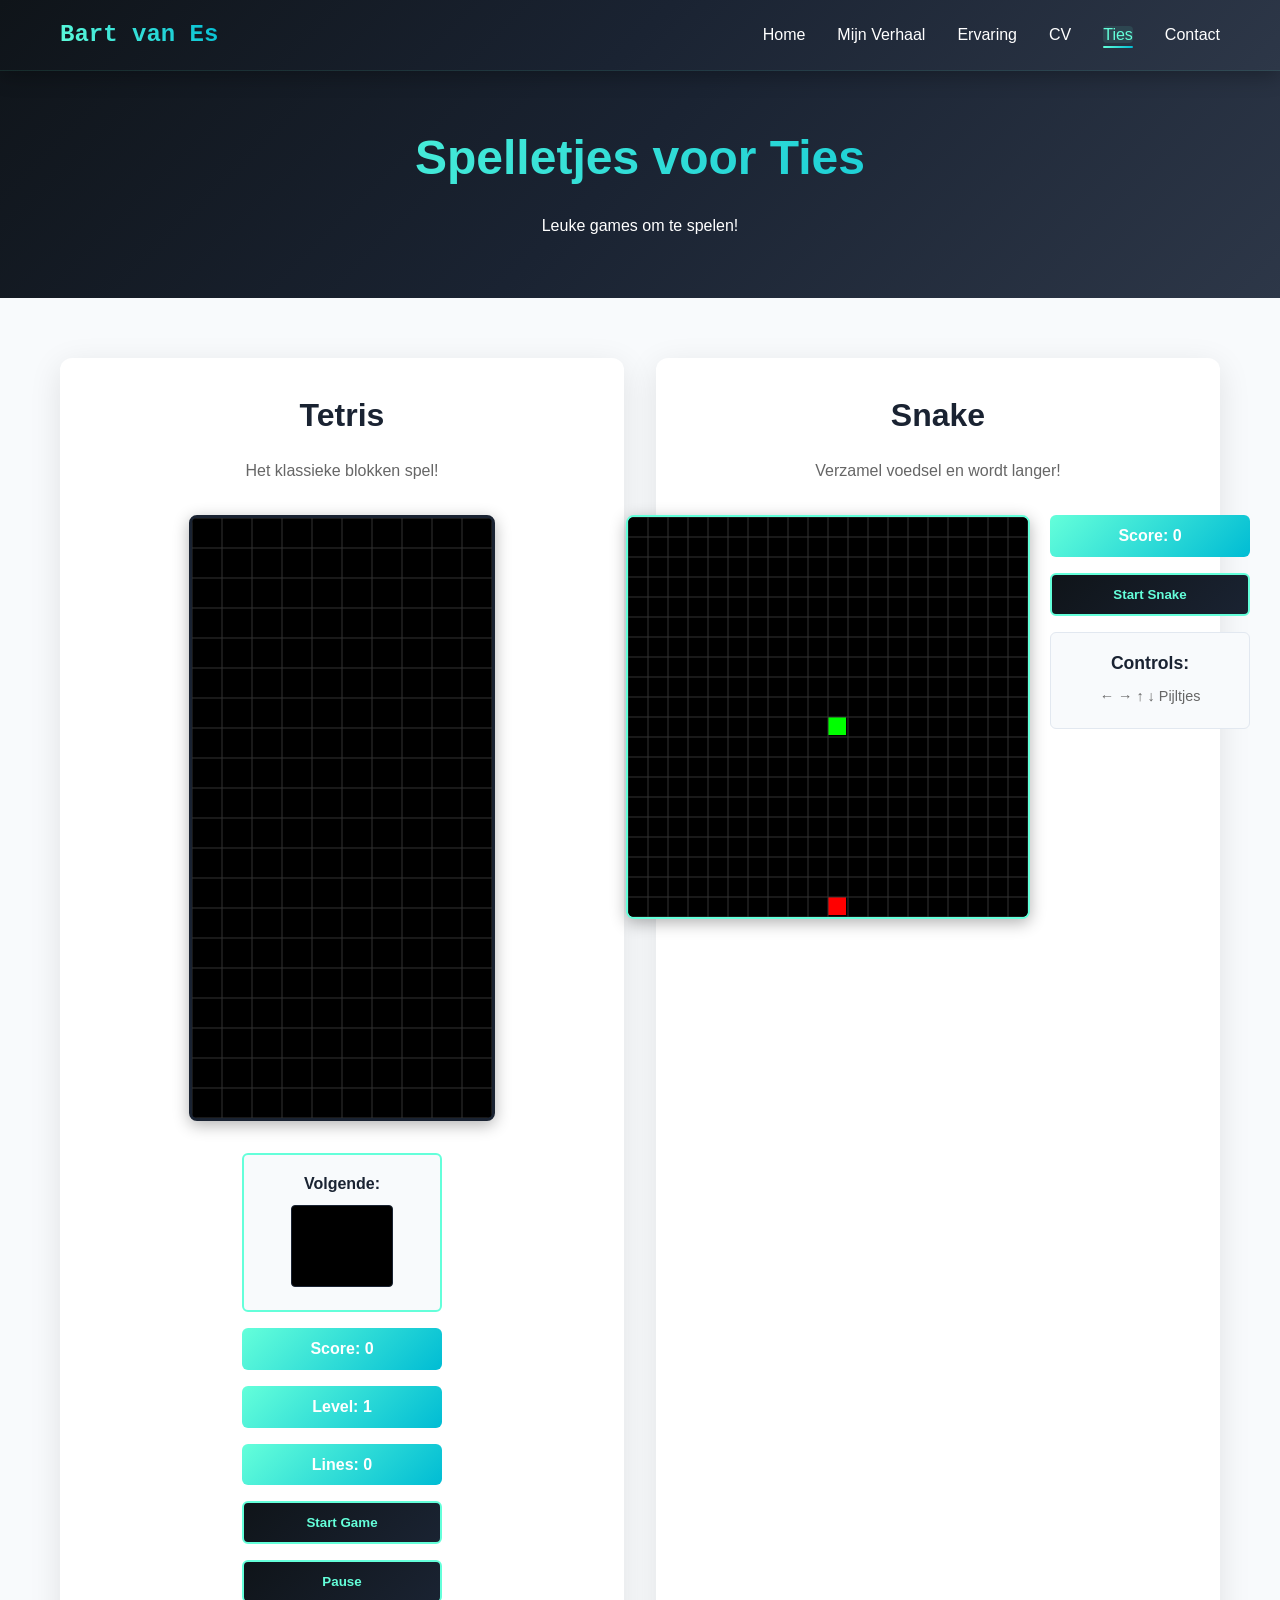
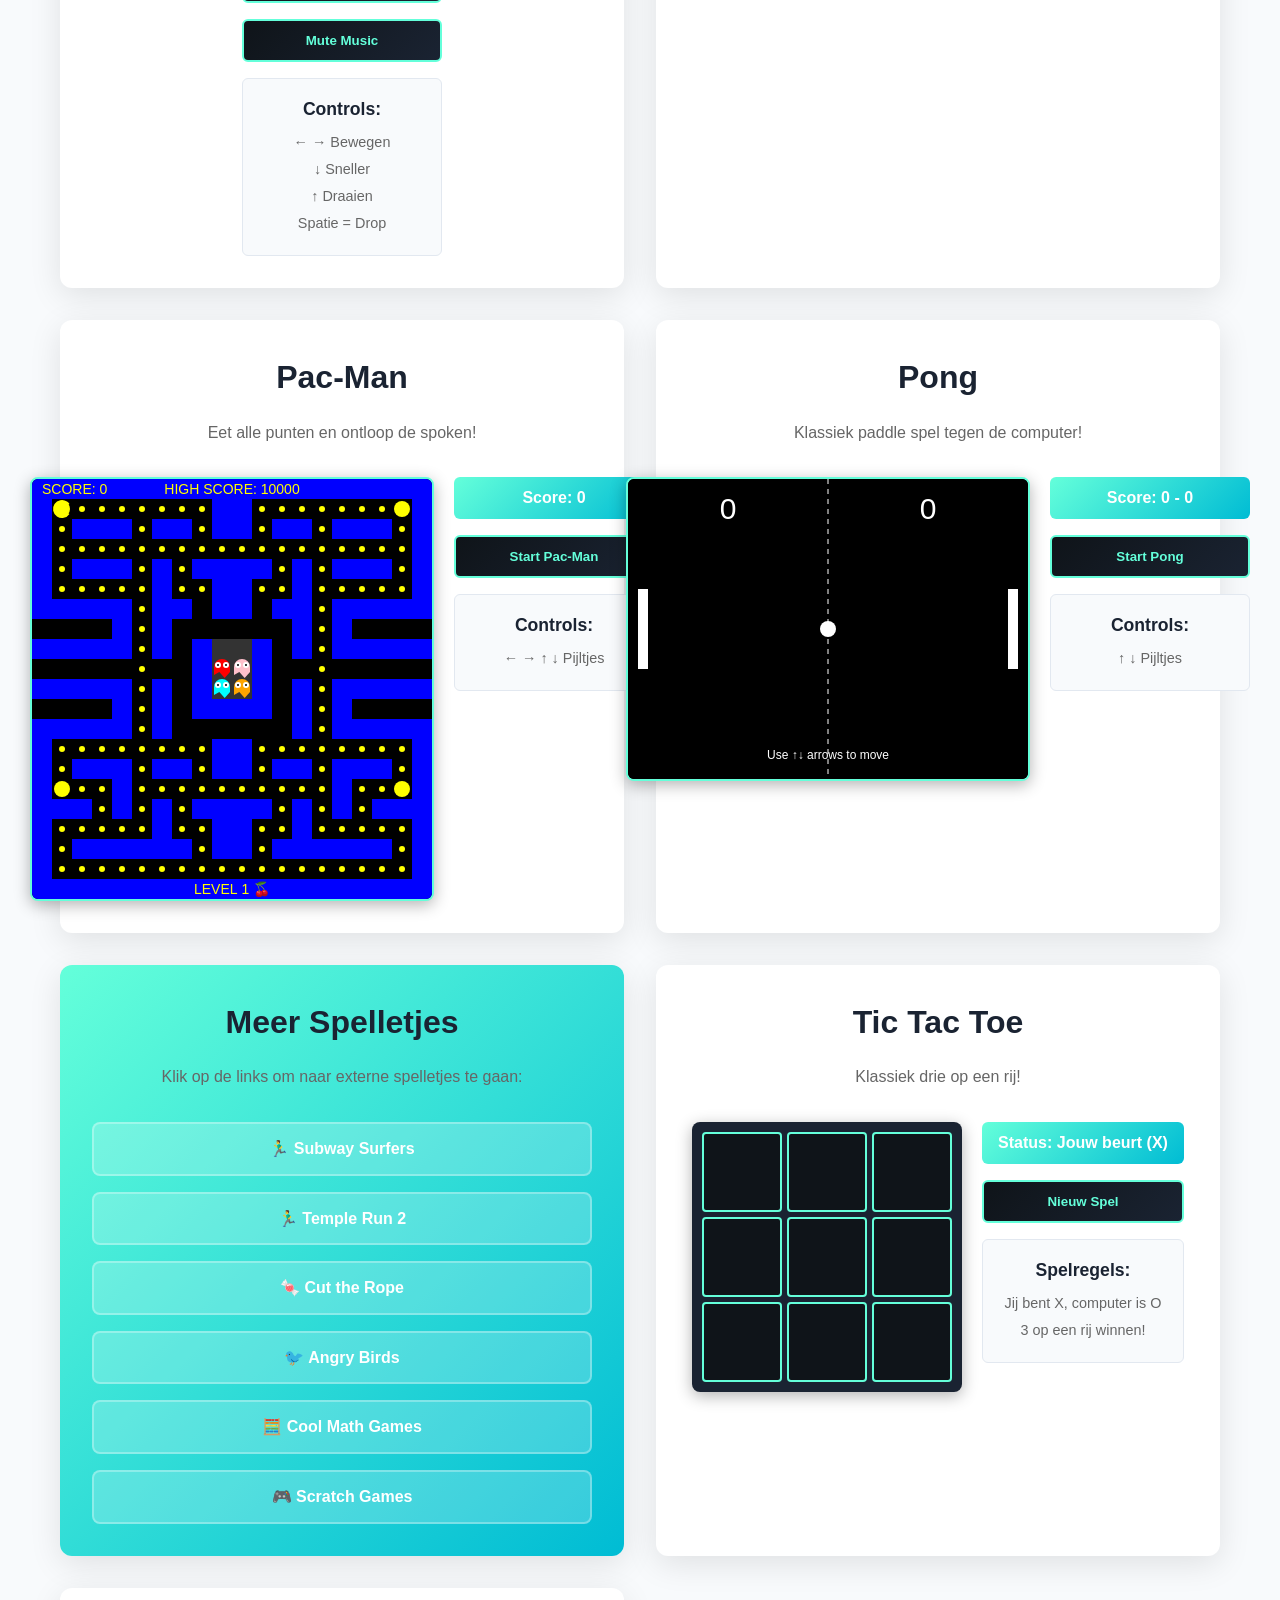
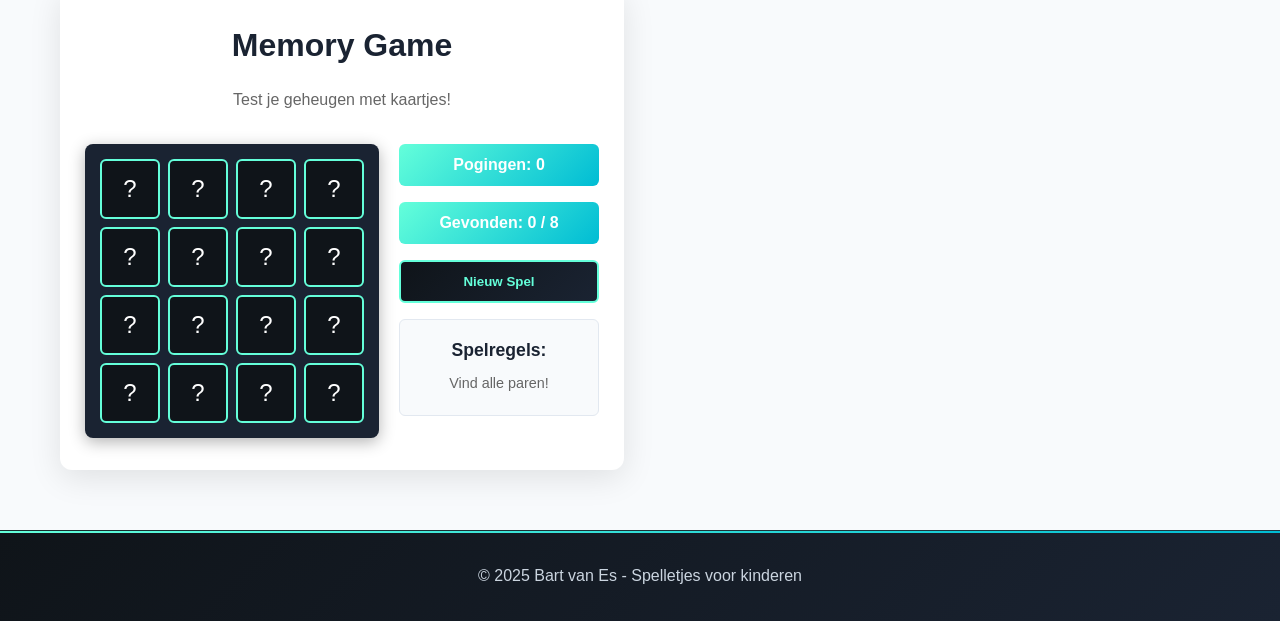
==== commit dbfd3e07: "changes" ====
--- a/games.html
+++ b/games.html
@@ -60,6 +60,15 @@
                                     <p>↑ Draaien</p>
                                     <p>Spatie = Drop</p>
                                 </div>
+                                <div class="touch-controls" id="tetrisTouchControls">
+                                    <div class="touch-controls-grid">
+                                        <button class="touch-btn touch-btn-up" data-action="rotate">🔄</button>
+                                        <button class="touch-btn touch-btn-left" data-action="left">←</button>
+                                        <button class="touch-btn touch-btn-down" data-action="down">↓</button>
+                                        <button class="touch-btn touch-btn-right" data-action="right">→</button>
+                                        <button class="touch-btn touch-btn-action" data-action="drop">Drop ⬇</button>
+                                    </div>
+                                </div>
                             </div>
                         </div>
                     </div>
@@ -77,6 +86,14 @@
                                     <h3>Controls:</h3>
                                     <p>← → ↑ ↓ Pijltjes</p>
                                 </div>
+                                <div class="touch-controls" id="snakeTouchControls">
+                                    <div class="touch-controls-grid">
+                                        <button class="touch-btn touch-btn-up" data-direction="up">↑</button>
+                                        <button class="touch-btn touch-btn-left" data-direction="left">←</button>
+                                        <button class="touch-btn touch-btn-down" data-direction="down">↓</button>
+                                        <button class="touch-btn touch-btn-right" data-direction="right">→</button>
+                                    </div>
+                                </div>
                             </div>
                         </div>
                     </div>
@@ -94,6 +111,14 @@
                                     <h3>Controls:</h3>
                                     <p>← → ↑ ↓ Pijltjes</p>
                                 </div>
+                                <div class="touch-controls" id="pacmanTouchControls">
+                                    <div class="touch-controls-grid">
+                                        <button class="touch-btn touch-btn-up" data-direction="up">↑</button>
+                                        <button class="touch-btn touch-btn-left" data-direction="left">←</button>
+                                        <button class="touch-btn touch-btn-down" data-direction="down">↓</button>
+                                        <button class="touch-btn touch-btn-right" data-direction="right">→</button>
+                                    </div>
+                                </div>
                             </div>
                         </div>
                     </div>
@@ -110,6 +135,12 @@
                                 <div class="controls">
                                     <h3>Controls:</h3>
                                     <p>↑ ↓ Pijltjes</p>
+                                </div>
+                                <div class="touch-controls" id="pongTouchControls">
+                                    <div style="display: flex; gap: 1rem; justify-content: center;">
+                                        <button class="touch-btn" data-direction="up">↑ Omhoog</button>
+                                        <button class="touch-btn" data-direction="down">↓ Omlaag</button>
+                                    </div>
                                 </div>
                             </div>
                         </div>
--- a/styles.css
+++ b/styles.css
@@ -140,6 +140,39 @@
     background-clip: text;
     position: relative;
     z-index: 2;
+}
+
+.hero-profile-photo {
+    width: 180px;
+    height: 180px;
+    border-radius: 50%;
+    object-fit: cover;
+    margin: 0 auto 2rem;
+    display: block;
+    border: 4px solid rgba(100, 255, 218, 0.3);
+    box-shadow: 0 8px 32px rgba(100, 255, 218, 0.2);
+    animation: fadeInUp 0.8s ease-out;
+    position: relative;
+    z-index: 2;
+}
+
+.hero-content h1 {
+    font-size: 3.5rem;
+    margin-bottom: 0.5rem;
+    animation: fadeInUp 1s ease-out 0.2s both;
+    background: linear-gradient(45deg, #64ffda, #ffffff, #00bcd4);
+    -webkit-background-clip: text;
+    -webkit-text-fill-color: transparent;
+    background-clip: text;
+    position: relative;
+    z-index: 2;
+}
+
+.hero-subtitle {
+    font-size: 1.3rem;
+    color: rgba(100, 255, 218, 0.9);
+    margin-bottom: 1rem;
+    font-weight: 500;
 }
 
 .hero-content p {
@@ -420,6 +453,74 @@
     font-size: 1.5rem;
 }
 
+/* Podcasts Section */
+#podcasts {
+    background: linear-gradient(135deg, #1a1a2e 0%, #16213e 100%);
+}
+
+.blog-grid {
+    display: grid;
+    grid-template-columns: repeat(auto-fit, minmax(300px, 1fr));
+    gap: 2rem;
+    margin-top: 2rem;
+}
+
+.blog-card {
+    background: rgba(255, 255, 255, 0.05);
+    border: 1px solid rgba(0, 255, 255, 0.2);
+    border-radius: 15px;
+    padding: 2rem;
+    transition: all 0.3s ease;
+    display: flex;
+    flex-direction: column;
+}
+
+.blog-card:hover {
+    transform: translateY(-5px);
+    border-color: rgba(0, 255, 255, 0.5);
+    box-shadow: 0 10px 30px rgba(0, 255, 255, 0.2);
+}
+
+.blog-type {
+    display: inline-block;
+    background: rgba(0, 255, 255, 0.1);
+    color: #00ffff;
+    padding: 0.5rem 1rem;
+    border-radius: 20px;
+    font-size: 0.9rem;
+    margin-bottom: 1rem;
+    font-weight: 600;
+    width: fit-content;
+}
+
+.blog-card h3 {
+    color: #00ffff;
+    margin-bottom: 1rem;
+    font-size: 1.5rem;
+}
+
+.blog-card p {
+    color: #e0e0e0;
+    line-height: 1.6;
+    flex-grow: 1;
+    margin-bottom: 1.5rem;
+}
+
+.blog-link {
+    color: #00ffff;
+    text-decoration: none;
+    font-weight: 600;
+    display: inline-flex;
+    align-items: center;
+    gap: 0.5rem;
+    transition: all 0.3s ease;
+}
+
+.blog-link:hover {
+    color: #00cccc;
+    transform: translateX(5px);
+}
+
 /* Contact Section */
 .contact-info {
     text-align: center;
@@ -917,7 +1018,8 @@
         max-width: 300px;
         justify-content: center;
     }
-}    .nav-container {
+    
+    .nav-container {
         flex-direction: column;
         gap: 1rem;
     }
@@ -1060,6 +1162,10 @@
         gap: 1rem;
     }
     
+    .blog-grid {
+        grid-template-columns: 1fr;
+    }
+    
     .skill-category {
         padding: 1rem;
     }
--- a/games.css
+++ b/games.css
@@ -34,6 +34,63 @@
     padding: 2rem;
     box-shadow: 0 8px 32px rgba(0, 0, 0, 0.1);
     text-align: center;
+}
+
+/* Touch Controls for Mobile */
+.touch-controls {
+    display: none;
+    margin-top: 1rem;
+    gap: 0.5rem;
+}
+
+.touch-controls-grid {
+    display: grid;
+    grid-template-areas:
+        ". up ."
+        "left down right"
+        "action action action";
+    gap: 0.5rem;
+    max-width: 200px;
+    margin: 0 auto;
+}
+
+.touch-btn {
+    padding: 15px;
+    background: #00bcd4;
+    color: white;
+    border: none;
+    border-radius: 8px;
+    font-size: 1.2rem;
+    cursor: pointer;
+    user-select: none;
+    -webkit-tap-highlight-color: transparent;
+    transition: all 0.1s;
+}
+
+.touch-btn:active {
+    transform: scale(0.95);
+    background: #0097a7;
+}
+
+.touch-btn-up { grid-area: up; }
+.touch-btn-down { grid-area: down; }
+.touch-btn-left { grid-area: left; }
+.touch-btn-right { grid-area: right; }
+.touch-btn-action { grid-area: action; }
+
+@media (max-width: 768px) {
+    .touch-controls {
+        display: block;
+    }
+    
+    .games-grid {
+        grid-template-columns: 1fr;
+    }
+    
+    canvas {
+        max-width: 100%;
+        height: auto;
+    }
 }
 
 .iframe-game {
